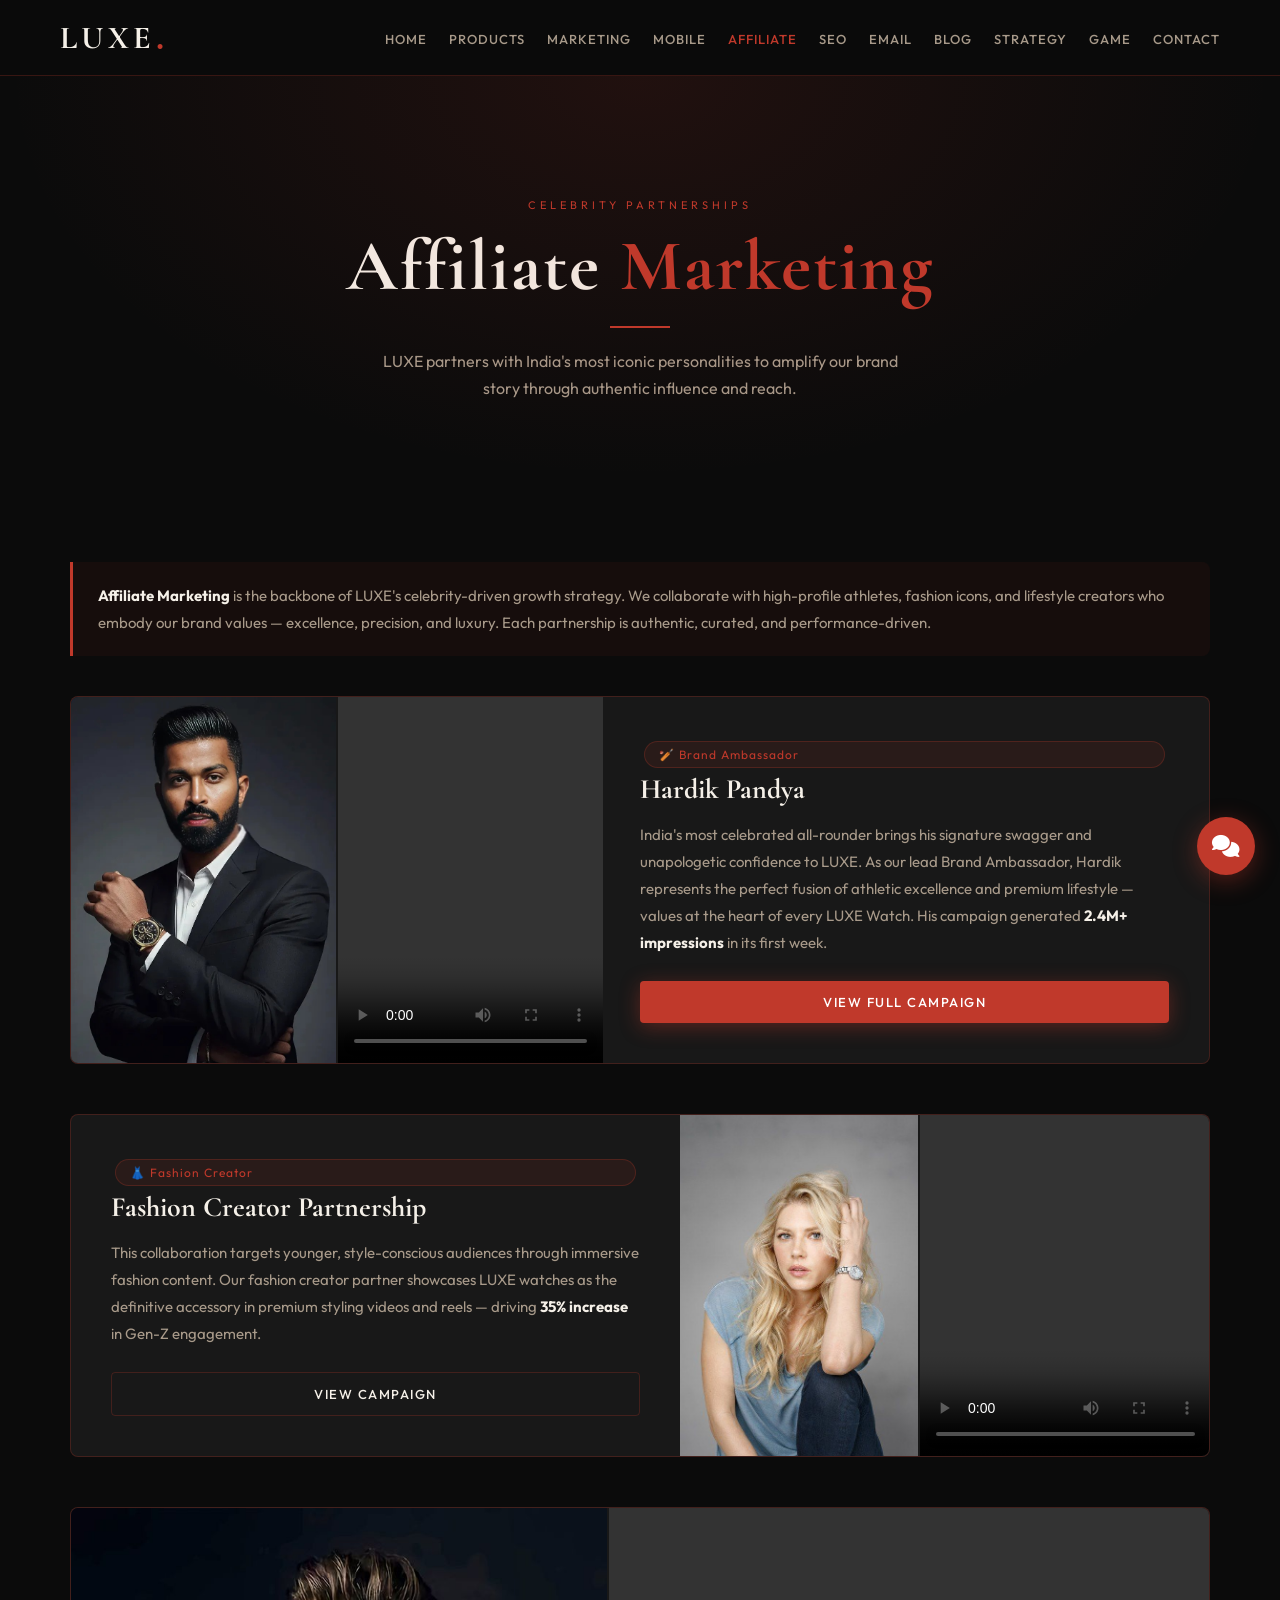
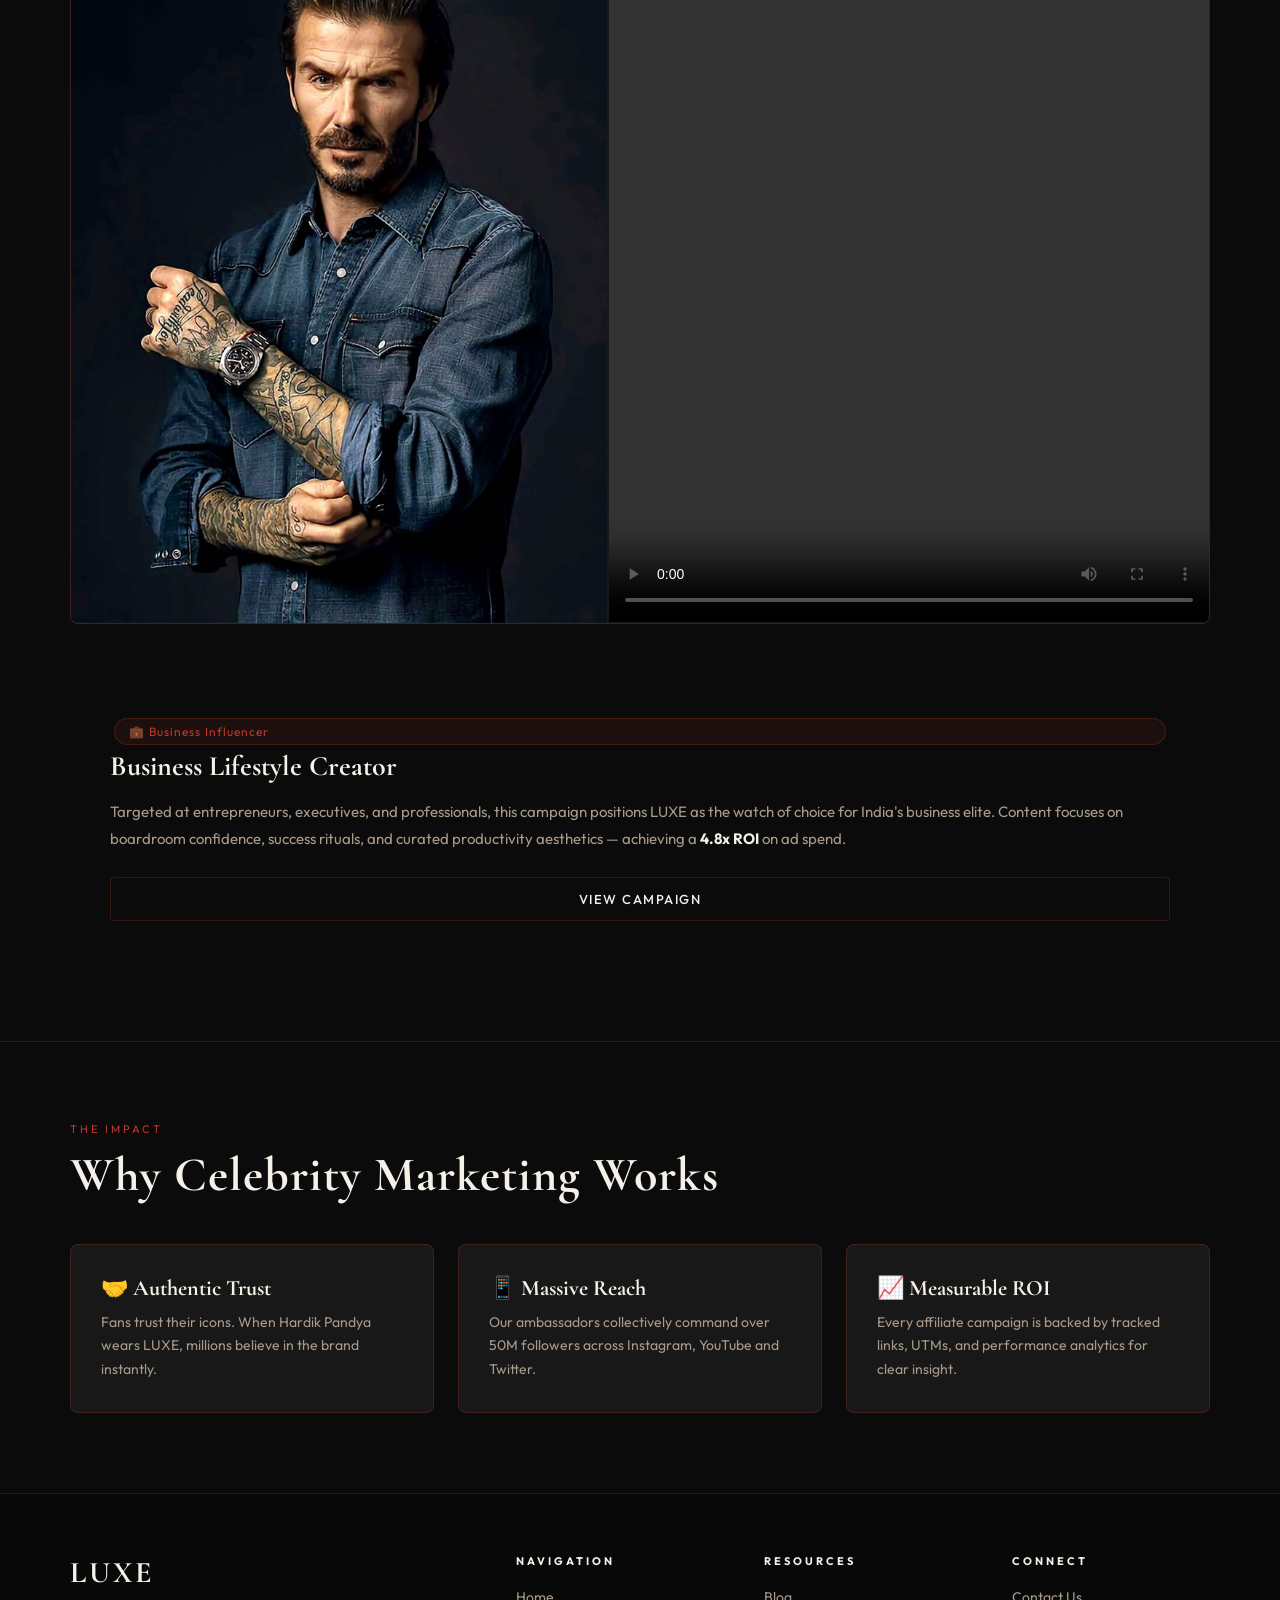
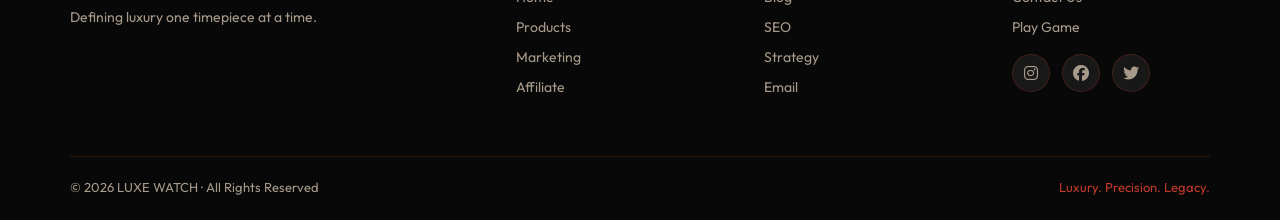
==== affiliate.html @ 6aae79eb "Add files via upload" ====
<!DOCTYPE html>
<html lang="en">

<head>
  <meta charset="UTF-8">
  <meta name="viewport" content="width=device-width, initial-scale=1.0">
  <title>Affiliate Marketing — LUXE WATCH</title>
  <link rel="stylesheet" href="style.css">
  <link
    href="https://fonts.googleapis.com/css2?family=Cormorant+Garamond:ital,wght@0,400;0,600;0,700;1,400&family=Outfit:wght@300;400;500;600&display=swap"
    rel="stylesheet">
  <link rel="stylesheet" href="https://cdnjs.cloudflare.com/ajax/libs/font-awesome/6.5.0/css/all.min.css">
</head>

<body>

  <header>
    <nav class="navbar">
      <h1 class="logo">LUXE</h1>
      <ul class="nav-links">
        <li><a href="index.html">Home</a></li>
        <li><a href="products.html">Products</a></li>
        <li><a href="marketing.html">Marketing</a></li>
        <li><a href="mobile-marketing.html">Mobile</a></li>
        <li><a href="affiliate.html" class="active">Affiliate</a></li>
        <li><a href="seo.html">SEO</a></li>
        <li><a href="email.html">Email</a></li>
        <li><a href="blog.html">Blog</a></li>
        <li><a href="strategy.html">Strategy</a></li>
        <li><a href="game.html">Game</a></li>
        <li><a href="contact.html">Contact</a></li>
      </ul>
    </nav>
  </header>

  <div class="page-banner">
    <p style="color: var(--red); font-size: 11px; letter-spacing: 4px; text-transform: uppercase; margin-bottom: 12px;">
      Celebrity Partnerships</p>
    <h1>Affiliate <span>Marketing</span></h1>
    <div class="divider"></div>
    <p>LUXE partners with India's most iconic personalities to amplify our brand story through authentic influence and
      reach.</p>
  </div>

  <!--  WHAT IS AFFILIATE  -->
  <section class="lx-section">
    <div class="intro-box">
      <p><strong style="color: var(--cream);">Affiliate Marketing</strong> is the backbone of LUXE's celebrity-driven
        growth strategy. We collaborate with high-profile athletes, fashion icons, and lifestyle creators who embody our
        brand values — excellence, precision, and luxury. Each partnership is authentic, curated, and
        performance-driven.</p>
    </div>

    <!-- HARDIK PANDYA -->
    <div class="celeb-card">
      <div class="celeb-media">
        <img src="hardik_pandya.jpg" alt="Hardik Pandya - LUXE Brand Ambassador">
        <video controls>
          <source src="video1.mp4" type="video/mp4">
        </video>
      </div>
      <div class="celeb-text">
        <span class="tag">🏏 Brand Ambassador</span>
        <h2>Hardik Pandya</h2>
        <p>India's most celebrated all-rounder brings his signature swagger and unapologetic confidence to LUXE. As our
          lead Brand Ambassador, Hardik represents the perfect fusion of athletic excellence and premium lifestyle —
          values at the heart of every LUXE Watch. His campaign generated <strong style="color: var(--cream);">2.4M+
            impressions</strong> in its first week.</p>
        <button class="btn btn-red">View Full Campaign</button>
      </div>
    </div>

    <!-- FASHION CREATOR -->
    <div class="celeb-card reverse">
      <div class="celeb-media">
        <img src="photo2.jpg" alt="Fashion Creator" style="width: 45%; border-radius: 0; object-fit: cover;">
        <video controls style="width: 55%;">
          <source src="video2.mp4" type="video/mp4">
        </video>
      </div>
      <div class="celeb-text">
        <span class="tag">👗 Fashion Creator</span>
        <h2>Fashion Creator Partnership</h2>
        <p>This collaboration targets younger, style-conscious audiences through immersive fashion content. Our fashion
          creator partner showcases LUXE watches as the definitive accessory in premium styling videos and reels —
          driving <strong style="color: var(--cream);">35% increase</strong> in Gen-Z engagement.</p>
        <button class="btn btn-outline">View Campaign</button>
      </div>
    </div>

    <!-- BUSINESS INFLUENCER -->
    <div class="celeb-card">
      <div class="celeb-media">
        <img src="photo3.jpg" alt="Business Influencer" style="width: 45%; border-radius: 0; object-fit: cover;">
        <video controls style="width: 55%;">
          <source src="video3.mp4" type="video/mp4">
        </video>
      </div>
      </div>
      <div class="celeb-text">
        <span class="tag">💼 Business Influencer</span>
        <h2>Business Lifestyle Creator</h2>
        <p>Targeted at entrepreneurs, executives, and professionals, this campaign positions LUXE as the watch of choice
          for India's business elite. Content focuses on boardroom confidence, success rituals, and curated productivity
          aesthetics — achieving a <strong style="color: var(--cream);">4.8x ROI</strong> on ad spend.</p>
        <button class="btn btn-outline">View Campaign</button>
      </div>
    </div>
  </section>

  <!-- WHY IT WORKS -->
  <section class="lx-section" style="border-top: 1px solid var(--border);">
    <p style="color: var(--red); font-size: 11px; letter-spacing: 3px; text-transform: uppercase; margin-bottom: 10px;">
      The Impact</p>
    <h2 class="section-title">Why Celebrity Marketing Works</h2>
    <div class="grid-3">
      <div class="lx-card">
        <h3>🤝 Authentic Trust</h3>
        <p>Fans trust their icons. When Hardik Pandya wears LUXE, millions believe in the brand instantly.</p>
      </div>
      <div class="lx-card">
        <h3>📱 Massive Reach</h3>
        <p>Our ambassadors collectively command over 50M followers across Instagram, YouTube and Twitter.</p>
      </div>
      <div class="lx-card">
        <h3>📈 Measurable ROI</h3>
        <p>Every affiliate campaign is backed by tracked links, UTMs, and performance analytics for clear insight.</p>
      </div>
    </div>
  </section>

  <footer class="site-footer">
    <div class="footer-grid">
      <div class="footer-brand">
        <h2 class="footer-logo">LUXE</h2>
        <p>Defining luxury one timepiece at a time.</p>
      </div>
      <div class="footer-col">
        <h4>Navigation</h4>
        <ul>
          <li><a href="index.html">Home</a></li>
          <li><a href="products.html">Products</a></li>
          <li><a href="marketing.html">Marketing</a></li>
          <li><a href="affiliate.html">Affiliate</a></li>
        </ul>
      </div>
      <div class="footer-col">
        <h4>Resources</h4>
        <ul>
          <li><a href="blog.html">Blog</a></li>
          <li><a href="seo.html">SEO</a></li>
          <li><a href="strategy.html">Strategy</a></li>
          <li><a href="email.html">Email</a></li>
        </ul>
      </div>
      <div class="footer-col">
        <h4>Connect</h4>
        <ul>
          <li><a href="contact.html">Contact Us</a></li>
          <li><a href="game.html">Play Game</a></li>
        </ul>
        <div class="footer-social" style="margin-top: 18px;"><a href="#"><i class="fab fa-instagram"></i></a><a
            href="#"><i class="fab fa-facebook"></i></a><a href="#"><i class="fab fa-twitter"></i></a></div>
      </div>
    </div>
    <div class="footer-bottom">
      <p>© 2026 LUXE WATCH · All Rights Reserved</p>
      <p style="color: var(--red);">Luxury. Precision. Legacy.</p>
    </div>
  </footer>

  <script src="script.js"></script>
</body>

</html>
---- style.css ----
/* ============================================
   LUXE WATCH - COMPLETE REDESIGN
   Theme: Crimson Red × Midnight Black × Cream
   ============================================ */

@import url('https://fonts.googleapis.com/css2?family=Cormorant+Garamond:ital,wght@0,400;0,600;0,700;1,400&family=Outfit:wght@300;400;500;600&display=swap');

:root {
  --red: #c0392b;
  --deep-red: #96281b;
  --crimson: #e74c3c;
  --black: #0b0b0b;
  --dark: #111111;
  --card: #181818;
  --cream: #f5f0e8;
  --muted: #a89a8a;
  --white: #ffffff;
  --border: rgba(192, 57, 43, 0.25);
  --glow: rgba(192, 57, 43, 0.4);
  --font-heading: 'Cormorant Garamond', serif;
  --font-body: 'Outfit', sans-serif;
}

*, *::before, *::after { margin: 0; padding: 0; box-sizing: border-box; }
html { scroll-behavior: smooth; }

body {
  font-family: var(--font-body);
  background-color: var(--black);
  color: var(--cream);
  overflow-x: hidden;
}

/* ============ SCROLLBAR ============ */
::-webkit-scrollbar { width: 6px; }
::-webkit-scrollbar-track { background: var(--black); }
::-webkit-scrollbar-thumb { background: var(--red); border-radius: 3px; }

/* ============ NAVBAR ============ */
.navbar {
  display: flex;
  justify-content: space-between;
  align-items: center;
  padding: 18px 60px;
  position: sticky;
  top: 0;
  z-index: 1000;
  background: rgba(11,11,11,0.92);
  backdrop-filter: blur(14px);
  border-bottom: 1px solid var(--border);
  transition: 0.3s;
}

.logo {
  font-family: var(--font-heading);
  font-size: 32px;
  color: var(--cream);
  letter-spacing: 4px;
  font-weight: 700;
  position: relative;
}

.logo::after {
  content: '●';
  font-size: 8px;
  color: var(--red);
  position: absolute;
  bottom: 6px;
  right: -12px;
}

.nav-links {
  display: flex;
  gap: 22px;
  list-style: none;
  flex-wrap: wrap;
}

.nav-links a {
  text-decoration: none;
  color: var(--muted);
  font-size: 13px;
  letter-spacing: 1px;
  text-transform: uppercase;
  font-weight: 500;
  position: relative;
  transition: color 0.3s;
}

.nav-links a::after {
  content: '';
  position: absolute;
  bottom: -4px;
  left: 0;
  width: 0;
  height: 1px;
  background: var(--red);
  transition: 0.3s;
}

.nav-links a:hover { color: var(--cream); }
.nav-links a:hover::after { width: 100%; }
.nav-links a.active { color: var(--red); }

/* ============ BUTTONS ============ */
.btn {
  padding: 13px 30px;
  border-radius: 4px;
  cursor: pointer;
  font-family: var(--font-body);
  font-weight: 500;
  font-size: 13px;
  letter-spacing: 1.5px;
  text-transform: uppercase;
  transition: all 0.3s;
  border: none;
  display: inline-block;
}

.btn-red {
  background: var(--red);
  color: var(--white);
  box-shadow: 0 4px 20px var(--glow);
}

.btn-red:hover {
  background: var(--crimson);
  box-shadow: 0 8px 30px var(--glow);
  transform: translateY(-2px);
}

.btn-outline {
  background: transparent;
  color: var(--cream);
  border: 1px solid var(--border);
}

.btn-outline:hover {
  border-color: var(--red);
  color: var(--red);
  transform: translateY(-2px);
}

/* Legacy class support */
.btn.gold { background: var(--red); color: #fff; box-shadow: 0 4px 20px var(--glow); }
.btn.gold:hover { background: var(--crimson); transform: translateY(-2px); }
.btn.outline { background: transparent; color: var(--cream); border: 1px solid var(--border); }

/* ============ PAGE HERO BANNER ============ */
.page-banner {
  text-align: center;
  padding: 120px 40px 80px;
  position: relative;
  overflow: hidden;
}

.page-banner::before {
  content: '';
  position: absolute;
  top: 0; left: 0; right: 0; bottom: 0;
  background: radial-gradient(ellipse at center top, rgba(192,57,43,0.12), transparent 70%);
  pointer-events: none;
}

.page-banner h1 {
  font-family: var(--font-heading);
  font-size: clamp(42px, 6vw, 72px);
  font-weight: 700;
  letter-spacing: 2px;
  margin-bottom: 16px;
  line-height: 1.1;
}

.page-banner h1 span { color: var(--red); }

.page-banner p {
  font-size: 16px;
  color: var(--muted);
  max-width: 550px;
  margin: 0 auto;
  line-height: 1.7;
}

.divider {
  width: 60px;
  height: 2px;
  background: var(--red);
  margin: 20px auto;
}

/* ============ SECTIONS ============ */
.lx-section {
  padding: 80px 70px;
  opacity: 0;
  transform: translateY(30px);
  transition: opacity 0.7s ease, transform 0.7s ease;
}

.lx-section.show {
  opacity: 1;
  transform: translateY(0);
}

.section-title {
  font-family: var(--font-heading);
  font-size: clamp(28px, 4vw, 48px);
  margin-bottom: 12px;
  letter-spacing: 1px;
}

.section-sub {
  color: var(--muted);
  font-size: 15px;
  line-height: 1.7;
  max-width: 600px;
}

/* ============ CARDS ============ */
.lx-card {
  background: var(--card);
  border: 1px solid var(--border);
  border-radius: 8px;
  padding: 30px;
  transition: transform 0.3s, box-shadow 0.3s, border-color 0.3s;
  position: relative;
  overflow: hidden;
}

.lx-card::before {
  content: '';
  position: absolute;
  top: 0; left: 0;
  width: 3px; height: 0;
  background: var(--red);
  transition: height 0.4s;
}

.lx-card:hover {
  transform: translateY(-8px);
  box-shadow: 0 20px 50px rgba(0,0,0,0.6);
  border-color: var(--red);
}

.lx-card:hover::before { height: 100%; }

.lx-card h3 {
  font-family: var(--font-heading);
  font-size: 22px;
  margin-bottom: 10px;
  color: var(--cream);
}

.lx-card h4 {
  font-family: var(--font-heading);
  font-size: 18px;
  margin-bottom: 10px;
  color: var(--cream);
}

.lx-card p {
  color: var(--muted);
  font-size: 14px;
  line-height: 1.7;
}

/* ============ GRIDS ============ */
.grid-3 {
  display: grid;
  grid-template-columns: repeat(auto-fit, minmax(260px, 1fr));
  gap: 24px;
  margin-top: 40px;
}

.grid-2 {
  display: grid;
  grid-template-columns: repeat(auto-fit, minmax(320px, 1fr));
  gap: 30px;
  margin-top: 40px;
}

/* ============ TAG / BADGE ============ */
.tag {
  display: inline-block;
  padding: 5px 14px;
  background: rgba(192,57,43,0.1);
  border: 1px solid var(--border);
  border-radius: 20px;
  font-size: 12px;
  color: var(--red);
  letter-spacing: 1px;
  margin: 4px;
  transition: 0.3s;
}

.tag:hover {
  background: var(--red);
  color: #fff;
}

/* ============ INTRO BOX ============ */
.intro-box {
  border-left: 3px solid var(--red);
  padding: 20px 25px;
  background: rgba(192,57,43,0.06);
  border-radius: 0 8px 8px 0;
  margin-bottom: 40px;
}

.intro-box p {
  color: var(--muted);
  line-height: 1.8;
  font-size: 15px;
}

/* ============ STAT BOX ============ */
.stat-row {
  display: flex;
  gap: 30px;
  flex-wrap: wrap;
  margin-top: 50px;
}

.stat-box {
  flex: 1;
  min-width: 150px;
  text-align: center;
  padding: 30px 20px;
  background: var(--card);
  border: 1px solid var(--border);
  border-radius: 8px;
}

.stat-box .num {
  font-family: var(--font-heading);
  font-size: 48px;
  color: var(--red);
  display: block;
}

.stat-box .label {
  font-size: 13px;
  color: var(--muted);
  letter-spacing: 1px;
  text-transform: uppercase;
}

/* ============ HIGHLIGHT BOX ============ */
.highlight-box {
  background: linear-gradient(135deg, rgba(192,57,43,0.1), rgba(150,40,27,0.05));
  border: 1px solid var(--border);
  border-radius: 10px;
  padding: 40px;
  text-align: center;
  margin-top: 60px;
}

.highlight-box h2 {
  font-family: var(--font-heading);
  font-size: 36px;
  margin-bottom: 15px;
}

.highlight-box p {
  color: var(--muted);
  font-size: 15px;
  max-width: 600px;
  margin: 0 auto 25px;
  line-height: 1.7;
}

/* ============ SPLIT LAYOUT ============ */
.split {
  display: flex;
  align-items: center;
  gap: 60px;
  flex-wrap: wrap;
}

.split-text { flex: 1; min-width: 300px; }
.split-text h2 {
  font-family: var(--font-heading);
  font-size: clamp(28px, 3vw, 42px);
  margin-bottom: 16px;
}

.split-text p {
  color: var(--muted);
  line-height: 1.8;
  font-size: 15px;
  margin-bottom: 20px;
}

.split-media { flex: 1; min-width: 280px; }
.split-media img, .split-media video {
  width: 100%;
  border-radius: 8px;
  border: 1px solid var(--border);
}

/* ============ HERO (INDEX) ============ */
.main-hero {
  min-height: 92vh;
  display: flex;
  align-items: center;
  justify-content: space-between;
  padding: 60px 70px;
  position: relative;
  overflow: hidden;
}

.main-hero::before {
  content: '';
  position: absolute;
  top: -30%;
  right: -10%;
  width: 600px;
  height: 600px;
  background: radial-gradient(circle, rgba(192,57,43,0.12), transparent 65%);
  pointer-events: none;
}

.hero-left { flex: 1; max-width: 560px; }

.hero-eyebrow {
  font-size: 12px;
  letter-spacing: 4px;
  text-transform: uppercase;
  color: var(--red);
  margin-bottom: 20px;
}

.hero-left h1 {
  font-family: var(--font-heading);
  font-size: clamp(46px, 5.5vw, 82px);
  line-height: 1.05;
  font-weight: 700;
  margin-bottom: 22px;
}

.hero-left p {
  color: var(--muted);
  font-size: 16px;
  line-height: 1.8;
  margin-bottom: 36px;
  max-width: 440px;
}

.hero-btns { display: flex; gap: 15px; flex-wrap: wrap; }

.hero-right {
  flex: 1;
  display: flex;
  justify-content: center;
  align-items: center;
  position: relative;
}

.hero-watch-wrap {
  position: relative;
  display: flex;
  justify-content: center;
  align-items: center;
}

.hero-watch-wrap img {
  width: 380px;
  max-width: 100%;
  border-radius: 12px;
  position: relative;
  z-index: 2;
  animation: floatWatch 5s ease-in-out infinite;
  filter: drop-shadow(0 20px 40px rgba(192,57,43,0.3));
}

.hero-glow {
  position: absolute;
  width: 350px;
  height: 350px;
  background: radial-gradient(circle, rgba(192,57,43,0.2), transparent 70%);
  filter: blur(50px);
  z-index: 1;
}

@keyframes floatWatch {
  0%, 100% { transform: translateY(0px) rotate(-1deg); }
  50% { transform: translateY(-20px) rotate(1deg); }
}

/* ============ FEATURES STRIP ============ */
.features-strip {
  display: flex;
  gap: 0;
  border-top: 1px solid var(--border);
  border-bottom: 1px solid var(--border);
}

.feature-item {
  flex: 1;
  padding: 35px 30px;
  text-align: center;
  border-right: 1px solid var(--border);
  transition: background 0.3s;
}

.feature-item:last-child { border-right: none; }
.feature-item:hover { background: rgba(192,57,43,0.05); }

.feature-icon {
  font-size: 28px;
  margin-bottom: 12px;
  display: block;
}

.feature-item h4 {
  font-family: var(--font-heading);
  font-size: 18px;
  margin-bottom: 6px;
}

.feature-item p {
  font-size: 13px;
  color: var(--muted);
}

/* ============ PRODUCTS (lux cards) ============ */
.product-image-card {
  background: var(--card);
  border: 1px solid var(--border);
  border-radius: 8px;
  overflow: hidden;
  transition: transform 0.3s, box-shadow 0.3s, border-color 0.3s;
  cursor: pointer;
}

.product-image-card:hover {
  transform: translateY(-10px);
  box-shadow: 0 25px 60px rgba(0,0,0,0.7);
  border-color: var(--red);
}

.product-image-card img {
  width: 100%;
  height: 240px;
  object-fit: cover;
  display: block;
  transition: transform 0.4s;
}

.product-image-card:hover img { transform: scale(1.06); }

.product-card-info {
  padding: 20px;
  display: flex;
  justify-content: space-between;
  align-items: center;
}

.product-card-info h3 {
  font-family: var(--font-heading);
  font-size: 20px;
}

.product-card-info .price {
  color: var(--red);
  font-weight: 600;
  font-size: 16px;
}

/* ============ BLOG CARDS ============ */
.blog-card-new {
  background: var(--card);
  border: 1px solid var(--border);
  border-radius: 8px;
  padding: 28px;
  transition: transform 0.3s, border-color 0.3s;
  display: flex;
  flex-direction: column;
  gap: 12px;
}

.blog-card-new:hover {
  transform: translateY(-6px);
  border-color: var(--red);
}

.blog-tag {
  font-size: 11px;
  letter-spacing: 2px;
  text-transform: uppercase;
  color: var(--red);
}

.blog-card-new h3 {
  font-family: var(--font-heading);
  font-size: 20px;
  color: var(--cream);
  line-height: 1.3;
}

.blog-card-new p {
  font-size: 14px;
  color: var(--muted);
  line-height: 1.7;
  flex: 1;
}

.read-link {
  display: inline-flex;
  align-items: center;
  gap: 6px;
  font-size: 13px;
  color: var(--red);
  text-decoration: none;
  font-weight: 500;
  cursor: pointer;
  border: none;
  background: none;
  padding: 0;
  transition: gap 0.2s;
}

.read-link:hover { gap: 12px; }

/* ============ EMAIL VISUAL ============ */
.email-mock {
  background: var(--card);
  border: 1px solid var(--border);
  border-radius: 8px;
  overflow: hidden;
  max-width: 480px;
  margin: 0 auto;
}

.email-mock-header {
  background: var(--red);
  padding: 20px 25px;
  text-align: center;
}

.email-mock-header h3 {
  font-family: var(--font-heading);
  font-size: 22px;
  color: #fff;
}

.email-mock-body {
  padding: 25px;
}

.email-mock-body p {
  font-size: 14px;
  color: var(--muted);
  line-height: 1.7;
  margin-bottom: 20px;
}

/* ============ PROCESS STEPS ============ */
.steps {
  display: flex;
  flex-direction: column;
  gap: 20px;
  margin-top: 40px;
}

.step-item {
  display: flex;
  align-items: flex-start;
  gap: 20px;
  padding: 20px 25px;
  background: var(--card);
  border: 1px solid var(--border);
  border-radius: 8px;
  transition: border-color 0.3s;
}

.step-item:hover { border-color: var(--red); }

.step-num {
  font-family: var(--font-heading);
  font-size: 36px;
  color: var(--red);
  font-weight: 700;
  min-width: 48px;
  line-height: 1;
}

.step-item h4 {
  font-family: var(--font-heading);
  font-size: 18px;
  margin-bottom: 6px;
}

.step-item p {
  font-size: 14px;
  color: var(--muted);
  line-height: 1.6;
}

/* ============ AFFILIATE ============ */
.celeb-card {
  background: var(--card);
  border: 1px solid var(--border);
  border-radius: 8px;
  overflow: hidden;
  margin-bottom: 50px;
  display: flex;
  align-items: stretch;
  flex-wrap: wrap;
}

.celeb-card.reverse { flex-direction: row-reverse; }

.celeb-media {
  flex: 1;
  min-width: 300px;
  display: flex;
  gap: 2px;
}

.celeb-media img, .celeb-media video {
  flex: 1;
  width: 50%;
  object-fit: cover;
  min-height: 300px;
  display: block;
}

.celeb-media video {
  border-radius: 0;
}

.celeb-text {
  flex: 1;
  min-width: 280px;
  padding: 40px;
  display: flex;
  flex-direction: column;
  justify-content: center;
}

.celeb-text h2 {
  font-family: var(--font-heading);
  font-size: 28px;
  margin-bottom: 15px;
}

.celeb-text p {
  color: var(--muted);
  font-size: 15px;
  line-height: 1.8;
  margin-bottom: 25px;
}

/* Single video card */
.video-card {
  background: var(--card);
  border: 1px solid var(--border);
  border-radius: 8px;
  overflow: hidden;
  display: flex;
  flex-wrap: wrap;
  margin-bottom: 40px;
}

.video-card video { flex: 1; min-width: 300px; min-height: 260px; }
.video-card-text {
  flex: 1; min-width: 280px; padding: 35px;
  display: flex; flex-direction: column; justify-content: center;
}
.video-card-text h2 { font-family: var(--font-heading); font-size: 26px; margin-bottom: 12px; }
.video-card-text p { color: var(--muted); font-size: 14px; line-height: 1.8; margin-bottom: 22px; }

/* ============ CONTACT ============ */
.contact-grid {
  display: flex;
  gap: 40px;
  flex-wrap: wrap;
  margin-top: 50px;
}

.contact-form-box {
  flex: 1;
  min-width: 300px;
  background: var(--card);
  border: 1px solid var(--border);
  border-radius: 8px;
  padding: 35px;
}

.contact-form-box h2 {
  font-family: var(--font-heading);
  font-size: 26px;
  margin-bottom: 25px;
}

.form-group {
  margin-bottom: 18px;
}

.form-group input, .form-group textarea {
  width: 100%;
  background: rgba(255,255,255,0.04);
  border: 1px solid var(--border);
  border-radius: 5px;
  color: var(--cream);
  padding: 13px 15px;
  font-family: var(--font-body);
  font-size: 14px;
  outline: none;
  transition: border-color 0.3s;
}

.form-group input:focus, .form-group textarea:focus {
  border-color: var(--red);
}

.form-group input::placeholder, .form-group textarea::placeholder {
  color: var(--muted);
}

.contact-info-box {
  flex: 1;
  min-width: 260px;
  background: var(--card);
  border: 1px solid var(--border);
  border-radius: 8px;
  padding: 35px;
}

.contact-info-box h2 {
  font-family: var(--font-heading);
  font-size: 26px;
  margin-bottom: 25px;
}

.info-item {
  display: flex;
  align-items: flex-start;
  gap: 14px;
  margin-bottom: 22px;
}

.info-icon {
  color: var(--red);
  font-size: 18px;
  margin-top: 2px;
}

.info-item p {
  font-size: 14px;
  color: var(--muted);
  line-height: 1.6;
}

.info-item strong { color: var(--cream); }

#form-msg { color: var(--red); margin-top: 12px; font-size: 14px; }

/* ============ GAME ============ */
.game-wrapper {
  max-width: 800px;
  margin: 0 auto;
  text-align: center;
}

.game-instructions {
  display: flex;
  justify-content: center;
  gap: 30px;
  flex-wrap: wrap;
  margin-bottom: 30px;
}

.game-instruction-item {
  background: var(--card);
  border: 1px solid var(--border);
  border-radius: 8px;
  padding: 15px 20px;
  font-size: 13px;
  color: var(--muted);
}

.game-instruction-item span { color: var(--red); font-weight: 600; }

#score {
  display: inline-block;
  background: var(--card);
  border: 1px solid var(--red);
  padding: 10px 25px;
  border-radius: 30px;
  font-size: 16px;
  font-weight: 600;
  color: var(--cream);
  margin-bottom: 20px;
}

#game-area {
  width: 100%;
  height: 420px;
  background: var(--card);
  border: 1px solid var(--border);
  border-radius: 10px;
  position: relative;
  overflow: hidden;
}

#game-area::before {
  content: 'Catch the watches!';
  position: absolute;
  top: 50%;
  left: 50%;
  transform: translate(-50%, -50%);
  font-family: var(--font-heading);
  font-size: 20px;
  color: rgba(165,115,100,0.15);
  pointer-events: none;
  white-space: nowrap;
}

.watch {
  width: 65px;
  position: absolute;
  cursor: pointer;
  filter: drop-shadow(0 4px 12px rgba(192,57,43,0.4));
  transition: transform 0.1s;
}

.watch:hover { transform: scale(1.1); }

#start-screen {
  padding: 20px;
}

.hidden { display: none !important; }

#ad-popup {
  position: fixed;
  top: 0; left: 0;
  width: 100%; height: 100%;
  background: rgba(0,0,0,0.95);
  z-index: 9998;
  display: flex;
  justify-content: center;
  align-items: center;
}

.ad-container { position: relative; width: 100%; height: 100%; }
.ad-container video { width: 100%; height: 100%; object-fit: cover; }

.ad-top {
  position: absolute;
  top: 15px; right: 15px; left: 15px;
  display: flex;
  justify-content: space-between;
  align-items: center;
}

.ad-top span {
  background: rgba(192,57,43,0.8);
  color: #fff;
  font-size: 12px;
  padding: 4px 10px;
  border-radius: 15px;
  letter-spacing: 1px;
}

#skip-btn {
  background: rgba(0,0,0,0.7);
  color: #fff;
  border: 1px solid rgba(255,255,255,0.3);
  padding: 8px 16px;
  border-radius: 20px;
  cursor: pointer;
  font-size: 13px;
}

.ad-cta {
  position: absolute;
  bottom: 30px;
  left: 50%;
  transform: translateX(-50%);
  text-align: center;
  background: rgba(0,0,0,0.6);
  padding: 20px 35px;
  border-radius: 10px;
  backdrop-filter: blur(6px);
}

.ad-cta p { color: #fff; margin-bottom: 12px; font-size: 16px; }

.click-effect {
  position: absolute;
  width: 60px;
  height: 60px;
  border: 2px solid var(--red);
  border-radius: 50%;
  pointer-events: none;
  animation: clickAnim 0.5s ease-out forwards;
}

@keyframes clickAnim {
  from { transform: scale(0.5); opacity: 1; }
  to { transform: scale(2.5); opacity: 0; }
}

/* ============ FOOTER ============ */
.site-footer {
  background: #080808;
  border-top: 1px solid var(--border);
  padding: 60px 70px 25px;
}

.footer-grid {
  display: grid;
  grid-template-columns: 2fr 1fr 1fr 1fr;
  gap: 50px;
  margin-bottom: 50px;
}

.footer-brand .footer-logo {
  font-family: var(--font-heading);
  font-size: 30px;
  letter-spacing: 3px;
  margin-bottom: 14px;
}

.footer-brand p {
  color: var(--muted);
  font-size: 14px;
  line-height: 1.8;
  max-width: 250px;
}

.footer-col h4 {
  font-size: 11px;
  letter-spacing: 3px;
  text-transform: uppercase;
  color: var(--cream);
  margin-bottom: 18px;
}

.footer-col ul { list-style: none; }
.footer-col ul li { margin-bottom: 10px; }
.footer-col ul li a {
  text-decoration: none;
  color: var(--muted);
  font-size: 14px;
  transition: color 0.3s;
}

.footer-col ul li a:hover { color: var(--red); }

.footer-social { display: flex; gap: 12px; margin-top: 5px; }
.footer-social a {
  width: 38px; height: 38px;
  background: var(--card);
  border: 1px solid var(--border);
  border-radius: 50%;
  display: flex;
  align-items: center;
  justify-content: center;
  color: var(--muted);
  text-decoration: none;
  transition: all 0.3s;
}

.footer-social a:hover {
  background: var(--red);
  border-color: var(--red);
  color: #fff;
  transform: translateY(-3px);
}

.footer-bottom {
  border-top: 1px solid var(--border);
  padding-top: 22px;
  display: flex;
  justify-content: space-between;
  align-items: center;
  flex-wrap: wrap;
  gap: 10px;
}

.footer-bottom p {
  color: var(--muted);
  font-size: 13px;
}

/* ============ CHATBOT ============ */
#chatbot-widget {
  position: fixed;
  bottom: 25px;
  right: 25px;
  z-index: 9999;
  font-family: var(--font-body);
}

#chat-toggle {
  width: 58px;
  height: 58px;
  border-radius: 50%;
  background: var(--red);
  border: none;
  color: #fff;
  font-size: 22px;
  cursor: pointer;
  box-shadow: 0 6px 25px var(--glow);
  display: flex;
  justify-content: center;
  align-items: center;
  transition: transform 0.3s, background 0.3s;
}

#chat-toggle:hover {
  transform: scale(1.1);
  background: var(--crimson);
}

#chat-container {
  display: none;
  position: absolute;
  bottom: 72px;
  right: 0;
  width: 340px;
  height: 460px;
  background: #141414;
  border: 1px solid var(--border);
  border-radius: 12px;
  flex-direction: column;
  box-shadow: 0 15px 50px rgba(0,0,0,0.7);
  overflow: hidden;
}

#chat-header {
  padding: 16px 20px;
  background: var(--red);
  color: #fff;
  display: flex;
  justify-content: space-between;
  align-items: center;
}

#chat-header .chat-title {
  font-weight: 600;
  font-size: 14px;
  letter-spacing: 0.5px;
}

#chat-header .chat-status {
  font-size: 11px;
  opacity: 0.85;
}

#close-chat {
  cursor: pointer;
  font-size: 16px;
  opacity: 0.8;
  transition: opacity 0.2s;
}

#close-chat:hover { opacity: 1; }

#chat-box {
  flex: 1;
  padding: 16px;
  overflow-y: auto;
  display: flex;
  flex-direction: column;
  gap: 10px;
}

#chat-box::-webkit-scrollbar { width: 4px; }
#chat-box::-webkit-scrollbar-thumb { background: var(--border); border-radius: 2px; }

.chat-msg {
  max-width: 82%;
  padding: 10px 14px;
  border-radius: 10px;
  font-size: 13.5px;
  line-height: 1.5;
  animation: msgSlide 0.2s ease;
}

@keyframes msgSlide {
  from { opacity: 0; transform: translateY(4px); }
  to { opacity: 1; transform: translateY(0); }
}

.chat-bot {
  background: #1f1f1f;
  color: var(--cream);
  align-self: flex-start;
  border-bottom-left-radius: 3px;
  border: 1px solid var(--border);
}

.chat-user {
  background: var(--red);
  color: #fff;
  align-self: flex-end;
  border-bottom-right-radius: 3px;
}

#chat-input-area {
  display: flex;
  padding: 12px 14px;
  border-top: 1px solid var(--border);
  background: #111;
  gap: 8px;
}

#chat-input {
  flex: 1;
  background: transparent;
  border: none;
  color: var(--cream);
  padding: 6px 4px;
  outline: none;
  font-family: var(--font-body);
  font-size: 13px;
}

#chat-input::placeholder { color: var(--muted); }

#chat-send {
  background: var(--red);
  border: none;
  color: #fff;
  padding: 8px 14px;
  border-radius: 6px;
  cursor: pointer;
  font-size: 14px;
  transition: background 0.2s;
}

#chat-send:hover { background: var(--crimson); }

/* ============ RESPONSIVE ============ */
@media (max-width: 1024px) {
  .navbar { padding: 16px 30px; }
  .main-hero { padding: 50px 30px; flex-direction: column; text-align: center; }
  .hero-left p, .hero-btns { margin: 0 auto 30px; justify-content: center; }
  .hero-right { margin-top: 40px; }
  .lx-section { padding: 60px 30px; }
  .footer-grid { grid-template-columns: 1fr 1fr; gap: 30px; }
  .site-footer { padding: 50px 30px 20px; }
}

@media (max-width: 600px) {
  .navbar { padding: 14px 20px; }
  .nav-links { gap: 12px; }
  .nav-links a { font-size: 11px; }
  .lx-section { padding: 50px 20px; }
  .hero-watch-wrap img { width: 260px; }
  .footer-grid { grid-template-columns: 1fr; }
  .celeb-media { flex-direction: column; }
  .celeb-media img, .celeb-media video { width: 100%; }
}
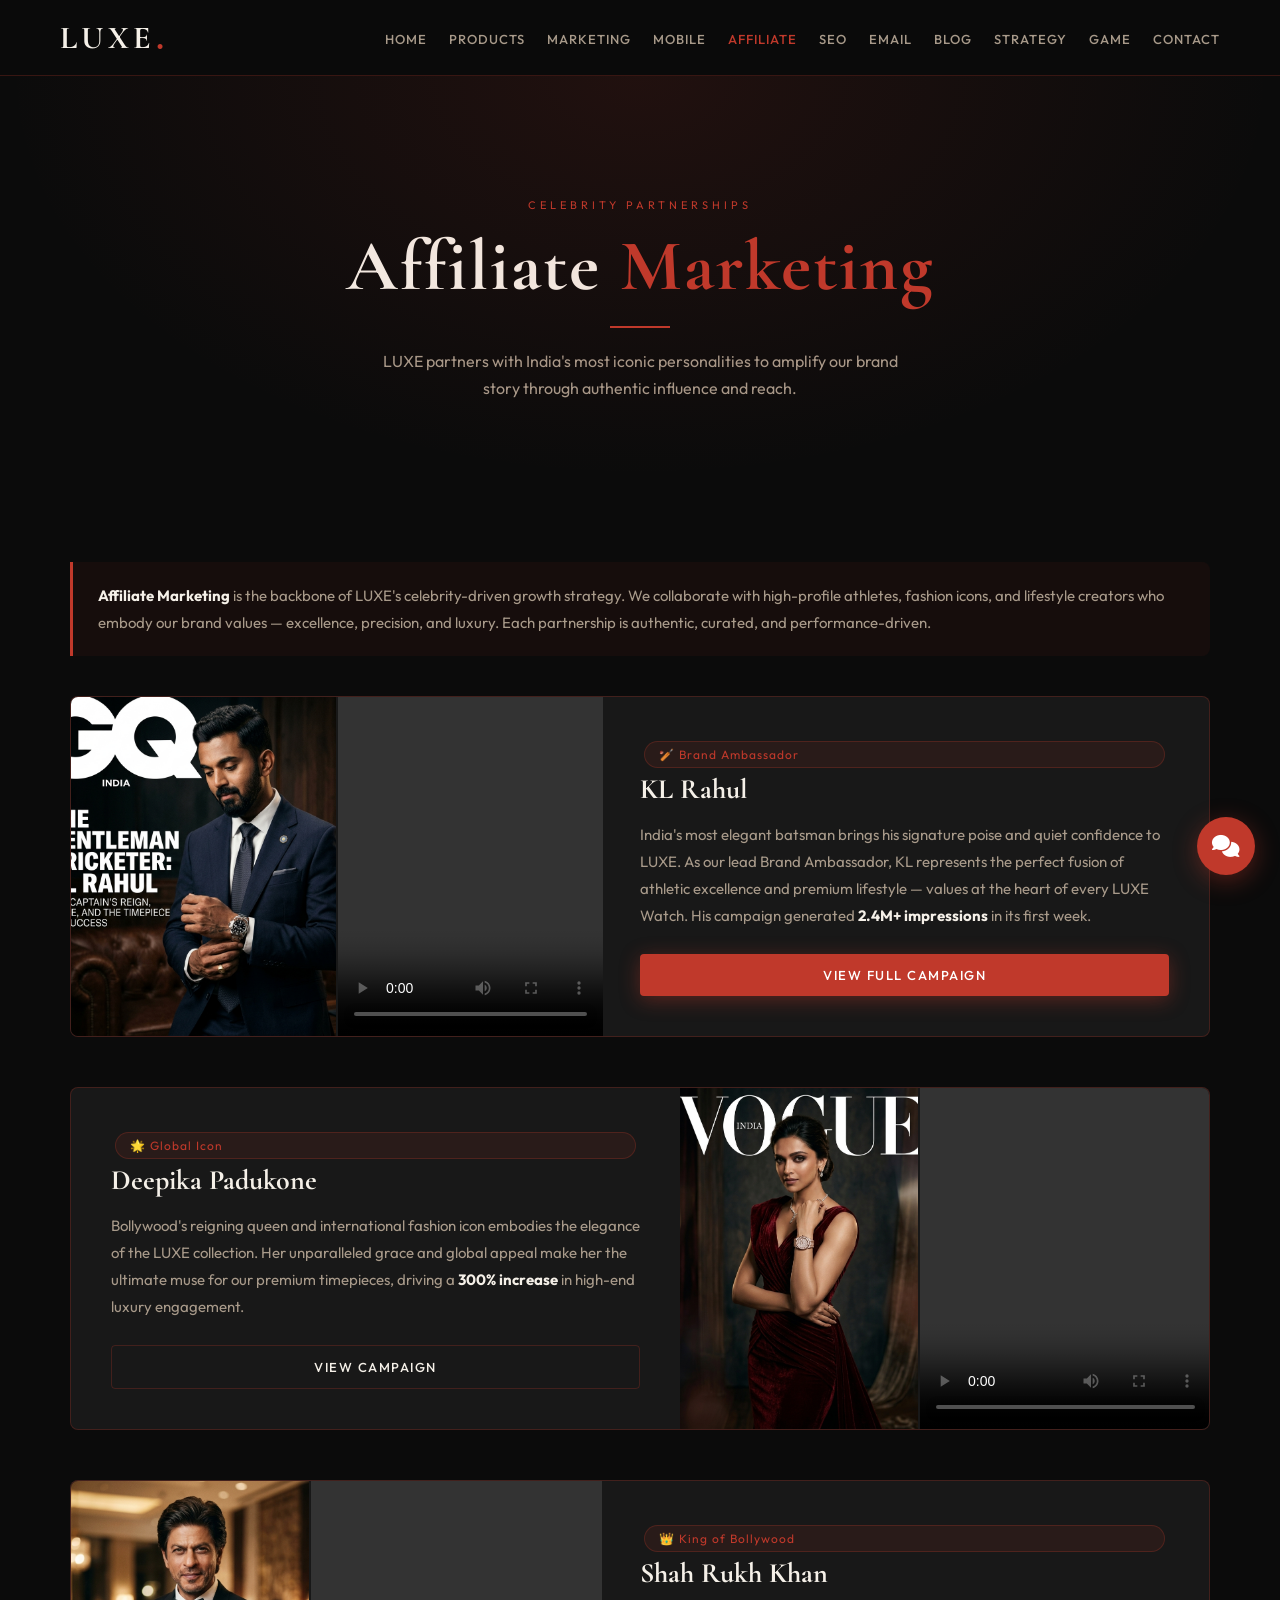
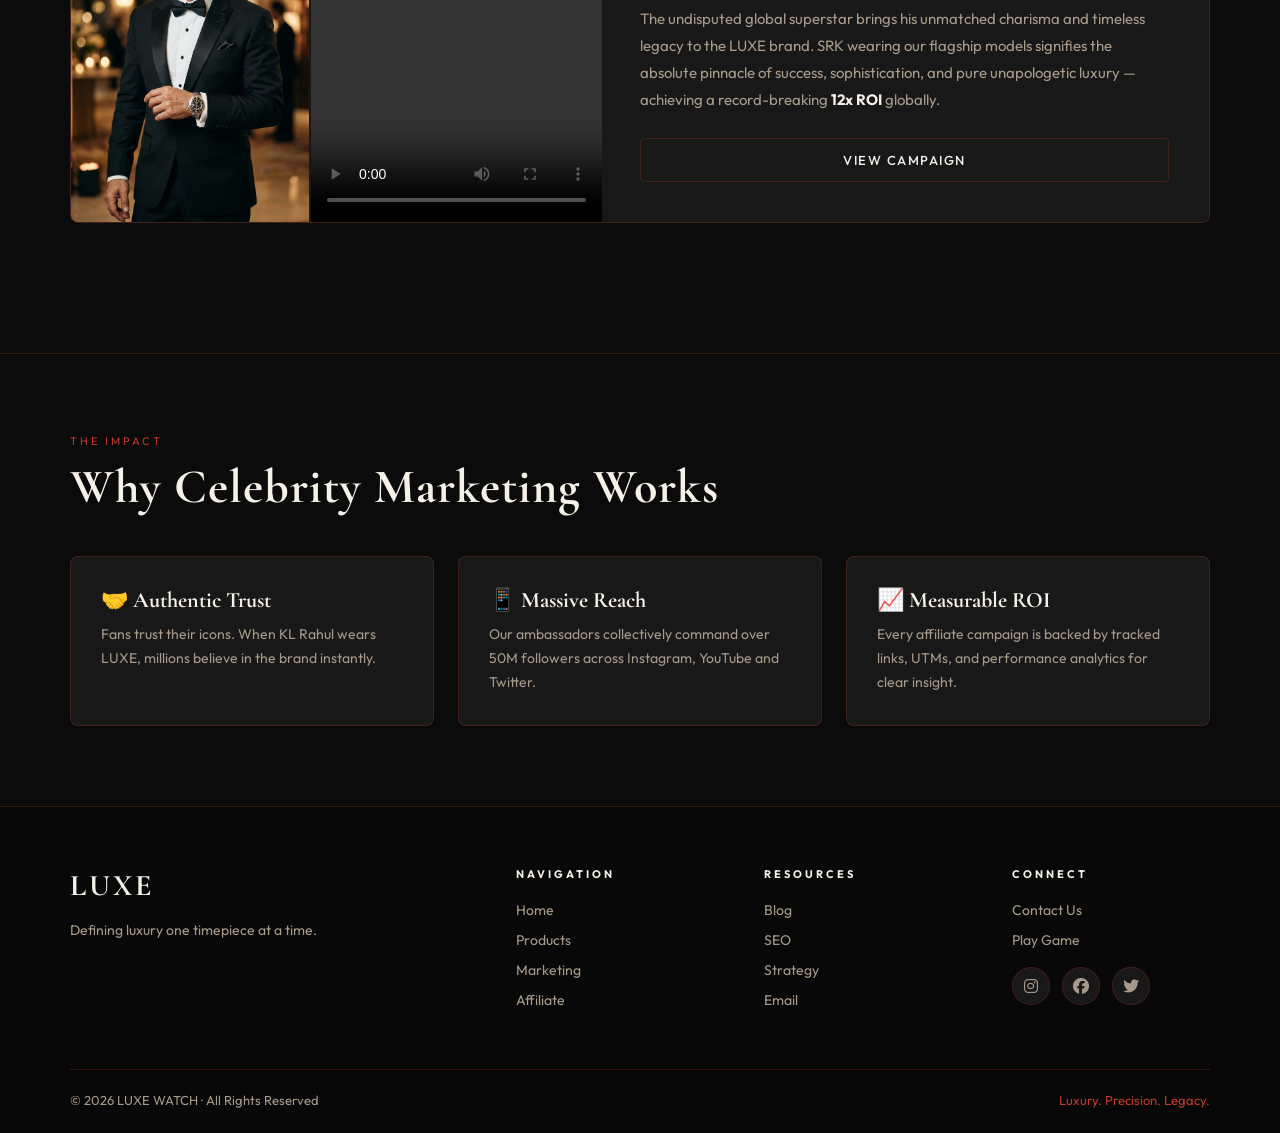
==== commit a68c027b: "Add files via upload" ====
--- a/affiliate.html
+++ b/affiliate.html
@@ -51,19 +51,19 @@
         performance-driven.</p>
     </div>
 
-    <!-- HARDIK PANDYA -->
+    <!-- KL RAHUL -->
     <div class="celeb-card">
       <div class="celeb-media">
-        <img src="hardik_pandya.jpg" alt="Hardik Pandya - LUXE Brand Ambassador">
+        <img src="affiliate_athlete.png" alt="LUXE Brand Ambassador">
         <video controls>
           <source src="video1.mp4" type="video/mp4">
         </video>
       </div>
       <div class="celeb-text">
         <span class="tag">🏏 Brand Ambassador</span>
-        <h2>Hardik Pandya</h2>
-        <p>India's most celebrated all-rounder brings his signature swagger and unapologetic confidence to LUXE. As our
-          lead Brand Ambassador, Hardik represents the perfect fusion of athletic excellence and premium lifestyle —
+        <h2>KL Rahul</h2>
+        <p>India's most elegant batsman brings his signature poise and quiet confidence to LUXE. As our
+          lead Brand Ambassador, KL represents the perfect fusion of athletic excellence and premium lifestyle —
           values at the heart of every LUXE Watch. His campaign generated <strong style="color: var(--cream);">2.4M+
             impressions</strong> in its first week.</p>
         <button class="btn btn-red">View Full Campaign</button>
@@ -73,17 +73,17 @@
     <!-- FASHION CREATOR -->
     <div class="celeb-card reverse">
       <div class="celeb-media">
-        <img src="photo2.jpg" alt="Fashion Creator" style="width: 45%; border-radius: 0; object-fit: cover;">
+        <img src="affiliate_deepika.png" alt="Fashion Creator" style="width: 45%; border-radius: 0; object-fit: cover;">
         <video controls style="width: 55%;">
-          <source src="video2.mp4" type="video/mp4">
+          <source src="deepika_ad.mp4" type="video/mp4">
         </video>
       </div>
       <div class="celeb-text">
-        <span class="tag">👗 Fashion Creator</span>
-        <h2>Fashion Creator Partnership</h2>
-        <p>This collaboration targets younger, style-conscious audiences through immersive fashion content. Our fashion
-          creator partner showcases LUXE watches as the definitive accessory in premium styling videos and reels —
-          driving <strong style="color: var(--cream);">35% increase</strong> in Gen-Z engagement.</p>
+        <span class="tag">🌟 Global Icon</span>
+        <h2>Deepika Padukone</h2>
+        <p>Bollywood's reigning queen and international fashion icon embodies the elegance of the LUXE collection. Her
+          unparalleled grace and global appeal make her the ultimate muse for our premium timepieces, driving a <strong
+            style="color: var(--cream);">300% increase</strong> in high-end luxury engagement.</p>
         <button class="btn btn-outline">View Campaign</button>
       </div>
     </div>
@@ -91,18 +91,17 @@
     <!-- BUSINESS INFLUENCER -->
     <div class="celeb-card">
       <div class="celeb-media">
-        <img src="photo3.jpg" alt="Business Influencer" style="width: 45%; border-radius: 0; object-fit: cover;">
+        <img src="affiliate_srk.png" alt="Business Influencer" style="width: 45%; border-radius: 0; object-fit: cover;">
         <video controls style="width: 55%;">
-          <source src="video3.mp4" type="video/mp4">
+          <source src="srk_ad.mp4" type="video/mp4">
         </video>
       </div>
-      </div>
       <div class="celeb-text">
-        <span class="tag">💼 Business Influencer</span>
-        <h2>Business Lifestyle Creator</h2>
-        <p>Targeted at entrepreneurs, executives, and professionals, this campaign positions LUXE as the watch of choice
-          for India's business elite. Content focuses on boardroom confidence, success rituals, and curated productivity
-          aesthetics — achieving a <strong style="color: var(--cream);">4.8x ROI</strong> on ad spend.</p>
+        <span class="tag">👑 King of Bollywood</span>
+        <h2>Shah Rukh Khan</h2>
+        <p>The undisputed global superstar brings his unmatched charisma and timeless legacy to the LUXE brand. SRK
+          wearing our flagship models signifies the absolute pinnacle of success, sophistication, and pure unapologetic
+          luxury — achieving a record-breaking <strong style="color: var(--cream);">12x ROI</strong> globally.</p>
         <button class="btn btn-outline">View Campaign</button>
       </div>
     </div>
@@ -116,7 +115,7 @@
     <div class="grid-3">
       <div class="lx-card">
         <h3>🤝 Authentic Trust</h3>
-        <p>Fans trust their icons. When Hardik Pandya wears LUXE, millions believe in the brand instantly.</p>
+        <p>Fans trust their icons. When KL Rahul wears LUXE, millions believe in the brand instantly.</p>
       </div>
       <div class="lx-card">
         <h3>📱 Massive Reach</h3>
--- a/style.css
+++ b/style.css
@@ -717,7 +717,7 @@
   gap: 2px;
 }
 
-.celeb-media img, .celeb-media video {
+.celeb-media img, .celeb-media video, .celeb-media iframe {
   flex: 1;
   width: 50%;
   object-fit: cover;
@@ -725,8 +725,9 @@
   display: block;
 }
 
-.celeb-media video {
+.celeb-media video, .celeb-media iframe {
   border-radius: 0;
+  border: none;
 }
 
 .celeb-text {
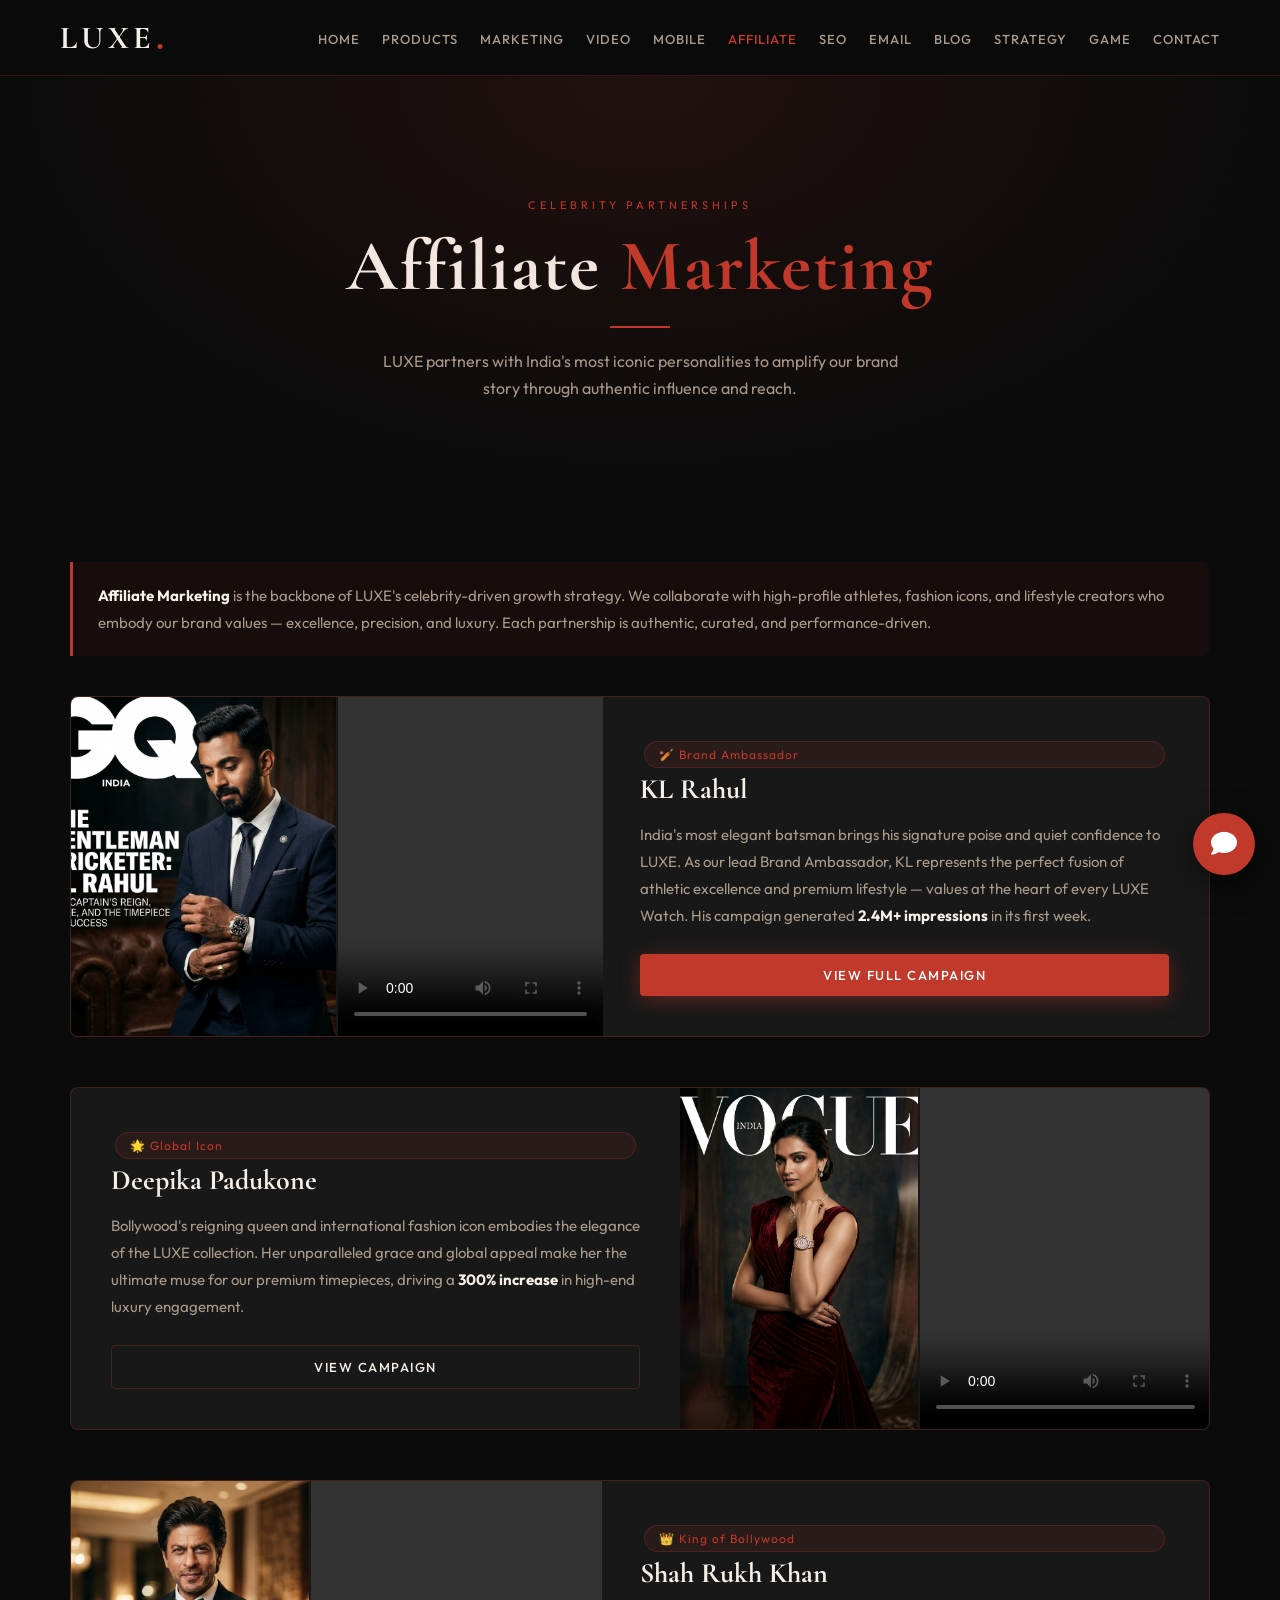
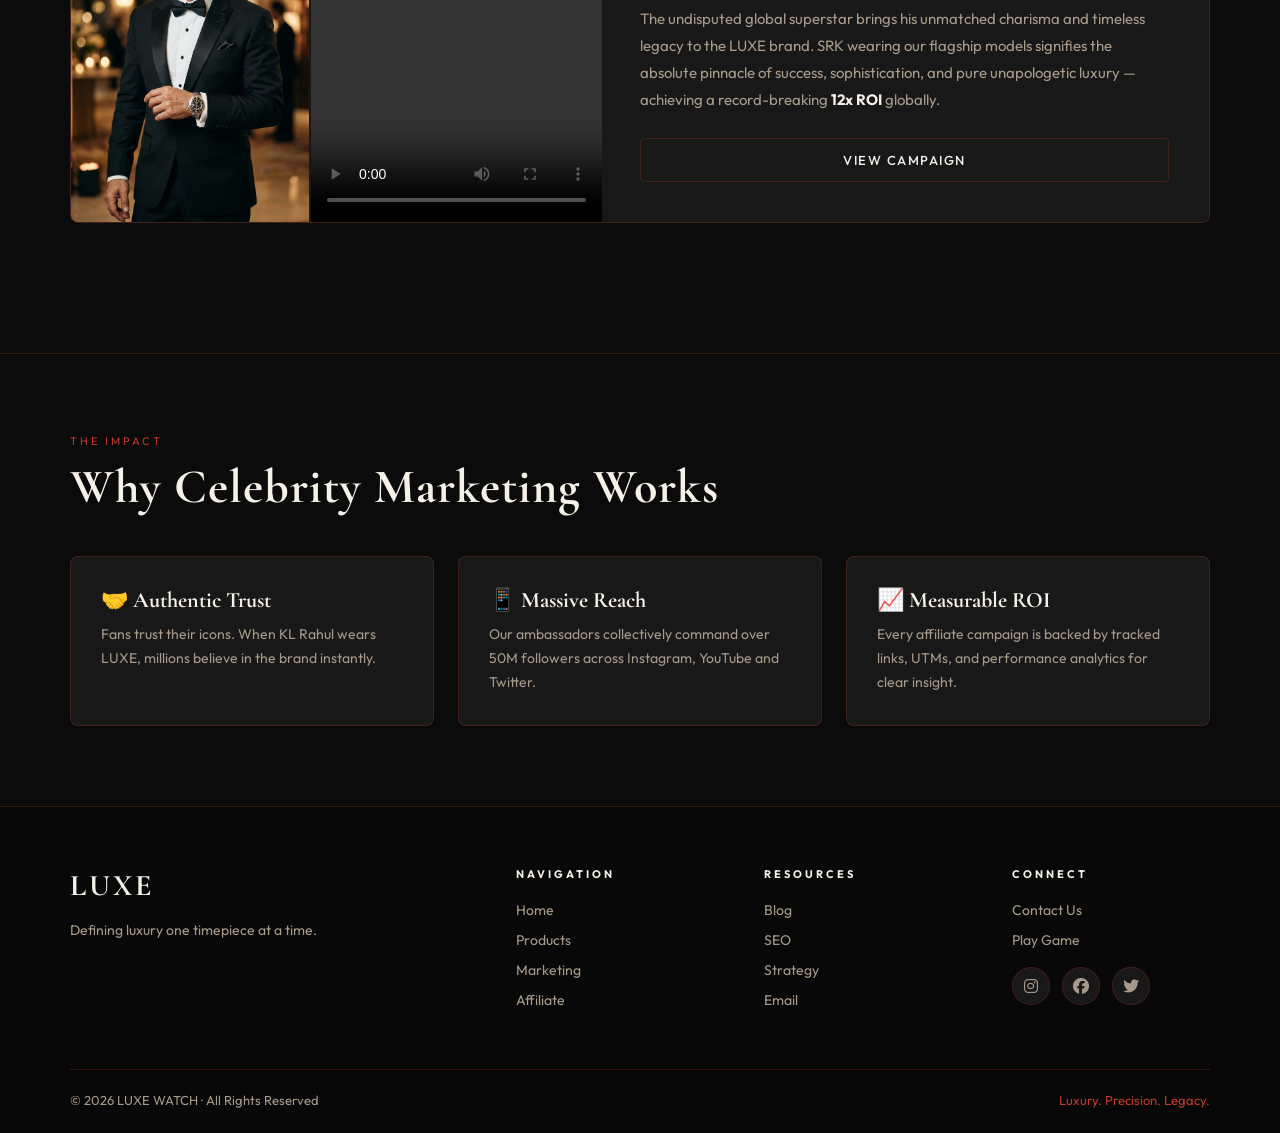
==== commit 1921c866: "Add files via upload" ====
--- a/affiliate.html
+++ b/affiliate.html
@@ -21,6 +21,7 @@
         <li><a href="index.html">Home</a></li>
         <li><a href="products.html">Products</a></li>
         <li><a href="marketing.html">Marketing</a></li>
+        <li><a href="video-marketing.html">Video</a></li>
         <li><a href="mobile-marketing.html">Mobile</a></li>
         <li><a href="affiliate.html" class="active">Affiliate</a></li>
         <li><a href="seo.html">SEO</a></li>
--- a/style.css
+++ b/style.css
@@ -1087,154 +1087,123 @@
   font-size: 13px;
 }
 
-/* ============ CHATBOT ============ */
+/* ============ PREMIUM LUXE AI (JOTFORM STYLE) ============ */
 #chatbot-widget {
   position: fixed;
   bottom: 25px;
   right: 25px;
-  z-index: 9999;
+  z-index: 10000;
   font-family: var(--font-body);
 }
 
 #chat-toggle {
-  width: 58px;
-  height: 58px;
+  width: 62px;
+  height: 62px;
   border-radius: 50%;
   background: var(--red);
   border: none;
   color: #fff;
-  font-size: 22px;
+  font-size: 26px;
   cursor: pointer;
-  box-shadow: 0 6px 25px var(--glow);
+  box-shadow: 0 8px 30px rgba(0,0,0,0.5);
   display: flex;
   justify-content: center;
   align-items: center;
-  transition: transform 0.3s, background 0.3s;
+  transition: transform 0.3s cubic-bezier(0.175, 0.885, 0.32, 1.275);
 }
 
 #chat-toggle:hover {
-  transform: scale(1.1);
-  background: var(--crimson);
+  transform: scale(1.1) rotate(5deg);
 }
 
 #chat-container {
   display: none;
   position: absolute;
-  bottom: 72px;
+  bottom: 80px;
   right: 0;
-  width: 340px;
-  height: 460px;
-  background: #141414;
-  border: 1px solid var(--border);
-  border-radius: 12px;
+  width: 380px;
+  height: 580px;
+  background: #fcf8f3;
+  border-radius: 20px;
   flex-direction: column;
-  box-shadow: 0 15px 50px rgba(0,0,0,0.7);
+  box-shadow: 0 20px 60px rgba(0,0,0,0.4);
   overflow: hidden;
+  animation: chatOpen 0.4s ease-out;
+}
+
+@keyframes chatOpen {
+  from { opacity: 0; transform: translateY(20px) scale(0.95); }
+  to { opacity: 1; transform: translateY(0) scale(1); }
 }
 
 #chat-header {
-  padding: 16px 20px;
-  background: var(--red);
+  padding: 20px 24px;
+  background: #0f172a; /* Dark Blue */
   color: #fff;
   display: flex;
   justify-content: space-between;
   align-items: center;
-}
-
-#chat-header .chat-title {
-  font-weight: 600;
-  font-size: 14px;
-  letter-spacing: 0.5px;
-}
-
-#chat-header .chat-status {
-  font-size: 11px;
-  opacity: 0.85;
-}
-
-#close-chat {
-  cursor: pointer;
-  font-size: 16px;
-  opacity: 0.8;
-  transition: opacity 0.2s;
-}
-
+  border-bottom: 2px solid rgba(255,255,255,0.05);
+}
+
+.header-user-info { display: flex; align-items: center; gap: 12px; }
+.header-avatar { width: 44px; height: 44px; border-radius: 50%; border: 2px solid #3b82f6; }
+.header-titles .chat-title { font-weight: 600; font-size: 15px; margin-bottom: 2px; }
+.header-titles .chat-title span { background: #3b82f6; font-size: 10px; padding: 1px 5px; border-radius: 4px; margin-left: 6px; }
+.header-titles .chat-subtitle { font-size: 11px; opacity: 0.8; }
+
+#close-chat { cursor: pointer; font-size: 20px; opacity: 0.7; transition: 0.2s; }
 #close-chat:hover { opacity: 1; }
 
-#chat-box {
-  flex: 1;
-  padding: 16px;
-  overflow-y: auto;
-  display: flex;
-  flex-direction: column;
-  gap: 10px;
-}
-
-#chat-box::-webkit-scrollbar { width: 4px; }
-#chat-box::-webkit-scrollbar-thumb { background: var(--border); border-radius: 2px; }
-
-.chat-msg {
-  max-width: 82%;
-  padding: 10px 14px;
-  border-radius: 10px;
-  font-size: 13.5px;
-  line-height: 1.5;
-  animation: msgSlide 0.2s ease;
-}
-
-@keyframes msgSlide {
-  from { opacity: 0; transform: translateY(4px); }
-  to { opacity: 1; transform: translateY(0); }
-}
-
-.chat-bot {
-  background: #1f1f1f;
-  color: var(--cream);
-  align-self: flex-start;
-  border-bottom-left-radius: 3px;
-  border: 1px solid var(--border);
-}
-
-.chat-user {
-  background: var(--red);
-  color: #fff;
-  align-self: flex-end;
-  border-bottom-right-radius: 3px;
-}
-
-#chat-input-area {
-  display: flex;
-  padding: 12px 14px;
-  border-top: 1px solid var(--border);
-  background: #111;
-  gap: 8px;
-}
-
-#chat-input {
-  flex: 1;
-  background: transparent;
-  border: none;
-  color: var(--cream);
-  padding: 6px 4px;
-  outline: none;
-  font-family: var(--font-body);
-  font-size: 13px;
-}
-
-#chat-input::placeholder { color: var(--muted); }
-
-#chat-send {
-  background: var(--red);
-  border: none;
-  color: #fff;
-  padding: 8px 14px;
-  border-radius: 6px;
-  cursor: pointer;
-  font-size: 14px;
-  transition: background 0.2s;
-}
-
-#chat-send:hover { background: var(--crimson); }
+#chat-main-area { flex: 1; overflow-y: auto; padding: 20px; display: flex; flex-direction: column; gap: 14px; position: relative; }
+
+/* Bot Message */
+.msg-bot-wrap { display: flex; flex-direction: column; gap: 5px; max-width: 85%; }
+.msg-bot { background: #fff; color: #332211; padding: 12px 16px; border-radius: 12px 12px 12px 2px; font-size: 14px; line-height: 1.5; box-shadow: 0 2px 8px rgba(0,0,0,0.05); }
+
+/* User Message */
+.msg-user { align-self: flex-end; background: #0f172a; color: #fff; padding: 12px 16px; border-radius: 12px 12px 2px 12px; font-size: 14px; line-height: 1.5; max-width: 85%; box-shadow: 0 4px 12px rgba(15,23,42,0.2); }
+
+/* Quick Actions */
+.quick-actions { display: flex; flex-wrap: wrap; gap: 8px; margin-top: 10px; }
+.btn-action { background: #fdf6e3; border: 1px solid #e5e7eb; color: #4b3621; padding: 8px 16px; border-radius: 8px; font-size: 13px; font-weight: 500; cursor: pointer; transition: 0.2s; }
+.btn-action:hover { background: #fff; border-color: #3b82f6; }
+
+/* Input Area */
+#chat-input-container { padding: 15px 20px; background: #fff; border-top: 1px solid #eee; }
+.chat-input-wrap { display: flex; align-items: center; background: #f3f4f6; border-radius: 12px; padding: 8px 15px; }
+.chat-input-wrap input { flex: 1; border: none; background: transparent; padding: 8px 0; outline: none; font-size: 14px; color: #333; }
+.icon-voice { color: #0f172a; font-size: 18px; cursor: pointer; margin-left: 10px; transition: 0.2s; }
+.icon-voice:hover { color: #3b82f6; transform: scale(1.1); }
+.icon-voice.listening { color: var(--red); animation: pulseVoice 1.2s infinite; }
+
+@keyframes pulseVoice { 0% { transform: scale(1); } 50% { transform: scale(1.3); } 100% { transform: scale(1); } }
+
+/* Bottom Navbar */
+.chat-nav { display: flex; background: #fff; border-top: 1px solid #eee; padding: 8px 0; }
+.nav-tab { flex: 1; display: flex; flex-direction: column; align-items: center; gap: 4px; cursor: pointer; color: #9ca3af; transition: 0.2s; font-size: 11px; }
+.nav-tab i { font-size: 18px; }
+.nav-tab.active { color: #0f172a; font-weight: 600; }
+.nav-tab.active::after { content: ''; width: 4px; height: 4px; background: #0f172a; border-radius: 50%; margin-top: 2px; }
+
+/* History View */
+#history-view { padding: 20px; display: none; flex-direction: column; gap: 12px; }
+.history-item { padding: 12px; background: #fff; border-radius: 10px; border: 1px solid #eee; display: flex; justify-content: space-between; align-items: center; }
+.history-text { font-size: 13px; color: #555; overflow: hidden; text-overflow: ellipsis; white-space: nowrap; max-width: 220px; }
+.history-date { font-size: 10px; color: #999; }
+
+/* Voice View Overlay */
+#voice-overlay { position: absolute; top:0; left:0; right:0; bottom:0; background: rgba(255,255,255,0.95); display: none; flex-direction: column; align-items: center; justify-content: center; z-index: 10; text-align: center; padding: 20px; }
+.voice-visualizer { width: 80px; height: 80px; border-radius: 50%; background: #0f172a; display: flex; align-items: center; justify-content: center; margin-bottom: 20px; color: #fff; font-size: 32px; }
+
+/* Footer Branding */
+.chat-footer { padding: 6px 0; text-align: center; font-size: 10px; color: #999; background: #f8fafc; }
+.chat-footer b { color: #3b82f6; }
+
+/* RE RESPONSIVE (Chat Window) */
+@media (max-width: 480px) {
+  #chat-container { width: 90vw; right: 5vw; bottom: 90px; height: 75vh; }
+}
 
 /* ============ RESPONSIVE ============ */
 @media (max-width: 1024px) {
